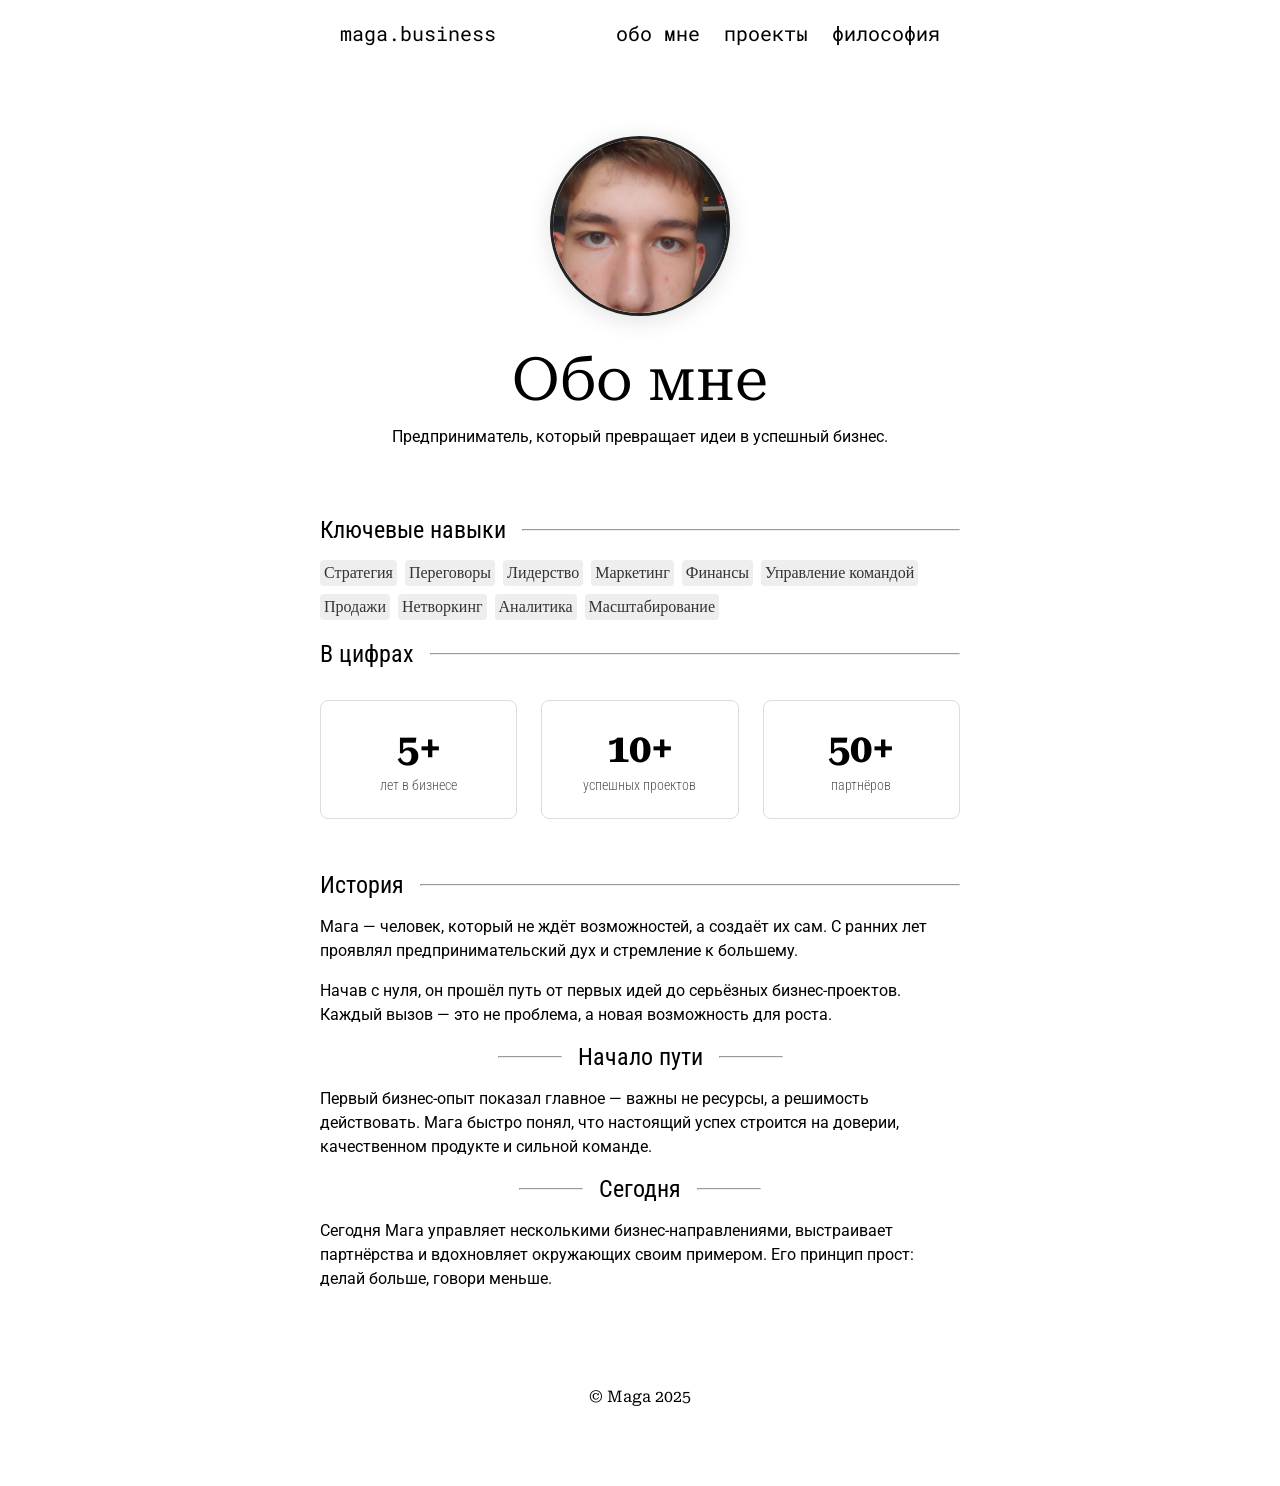
==== about.html @ 0c1b2e02 "Initial commit: Maga business site" ====
<!DOCTYPE html>
<html lang="ru">
<head>
  <meta charset="UTF-8">
  <title>Maga — Обо мне</title>
  <script
    src="https://code.jquery.com/jquery-3.7.1.slim.min.js"
    integrity="sha256-kmHvs0B+OpCW5GVHUNjv9rOmY0IvSIRcf7zGUDTDQM8="
    crossorigin="anonymous"></script>
  <script src="js/script.js"></script>
  <link rel="stylesheet" href="css/style.css">
  <meta name="viewport" content="width=device-width, initial-scale=1.0">
</head>

<body>
  <main>
    <div class="t-navbar">
  <a href="index.html">maga.business</a>
  <div class="t-navbar-links">
    <a href="about.html">обо мне</a>
    <a href="projects.html">проекты</a>
    <a href="articles.html">философия</a>
  </div>
</div>

<div class="t-hero t-hero-mini">
  <div class="t-hero-photo">
    <img src="img/maga.jpg" alt="Maga"/>
  </div>
  <span style="font-size: 3.75rem;" class="t-font-serif">
    Обо мне
  </span>
  <span style="font-size: 1rem;" class="t-font-sans">
    Предприниматель, который превращает идеи в успешный бизнес.
  </span>
</div>

<div class="t-paragraph">
  <div class="t-full-divider">
    <span class="t-font-cond">Ключевые навыки</span>
    <hr/>
  </div>
  <div class="t-skill-icons" style="margin-top: 1rem;">
    <div class="t-project-tech">
      <span>Стратегия</span>
      <span>Переговоры</span>
      <span>Лидерство</span>
      <span>Маркетинг</span>
      <span>Финансы</span>
      <span>Управление командой</span>
      <span>Продажи</span>
      <span>Нетворкинг</span>
      <span>Аналитика</span>
      <span>Масштабирование</span>
    </div>
  </div>
</div>

<div class="t-paragraph">
  <div class="t-full-divider">
    <span class="t-font-cond">В цифрах</span>
    <hr/>
  </div>
  <div class="t-stat-grid">
    <div class="t-stat-card">
      <span class="t-stat-number t-font-serif">5+</span>
      <span class="t-stat-label t-font-cond">лет в бизнесе</span>
    </div>
    <div class="t-stat-card">
      <span class="t-stat-number t-font-serif">10+</span>
      <span class="t-stat-label t-font-cond">успешных проектов</span>
    </div>
    <div class="t-stat-card">
      <span class="t-stat-number t-font-serif">50+</span>
      <span class="t-stat-label t-font-cond">партнёров</span>
    </div>
  </div>
</div>

<div class="t-font-sans">
  <div class="t-full-divider">
    <span class="t-font-cond">История</span>
    <hr/>
  </div>
  <p>
    Мага — человек, который не ждёт возможностей, а создаёт их сам.
    С ранних лет проявлял предпринимательский дух и стремление к большему.
  </p>
  <p>
    Начав с нуля, он прошёл путь от первых идей до серьёзных бизнес-проектов.
    Каждый вызов — это не проблема, а новая возможность для роста.
  </p>

  <div class="t-mini-divider">
    <hr/>
    <span class="t-font-cond">Начало пути</span>
    <hr/>
  </div>
  <p>
    Первый бизнес-опыт показал главное — важны не ресурсы, а решимость действовать.
    Мага быстро понял, что настоящий успех строится на доверии,
    качественном продукте и сильной команде.
  </p>

  <div class="t-mini-divider">
    <hr/>
    <span class="t-font-cond">Сегодня</span>
    <hr/>
  </div>
  <p>
    Сегодня Мага управляет несколькими бизнес-направлениями,
    выстраивает партнёрства и вдохновляет окружающих своим примером.
    Его принцип прост: делай больше, говори меньше.
  </p>
</div>

    <div class="t-footer t-font-serif">
  <span>&copy; Maga 2025</span>
</div>
  </main>
</body>

</html>
---- css/style.css ----
@import url('https://fonts.googleapis.com/css2?family=JetBrains+Mono:ital,wght@0,100..800;1,100..800&family=Roboto+Condensed:ital,wght@0,100..900;1,100..900&family=Roboto+Mono:ital,wght@0,100..700;1,100..700&family=Roboto+Serif:ital,opsz,wdth,wght,GRAD@0,8..144,50..150,100..900,-50..100;1,8..144,50..150,100..900,-50..100&family=Roboto:ital,wdth,wght@0,75..100,100..900;1,75..100,100..900&display=swap');

@import "navbar.css";
@import "footer.css";
@import "content.css";
@import "typewriter.css";
@import "media.css";
@import "collapsible.css";
@import "main.css";
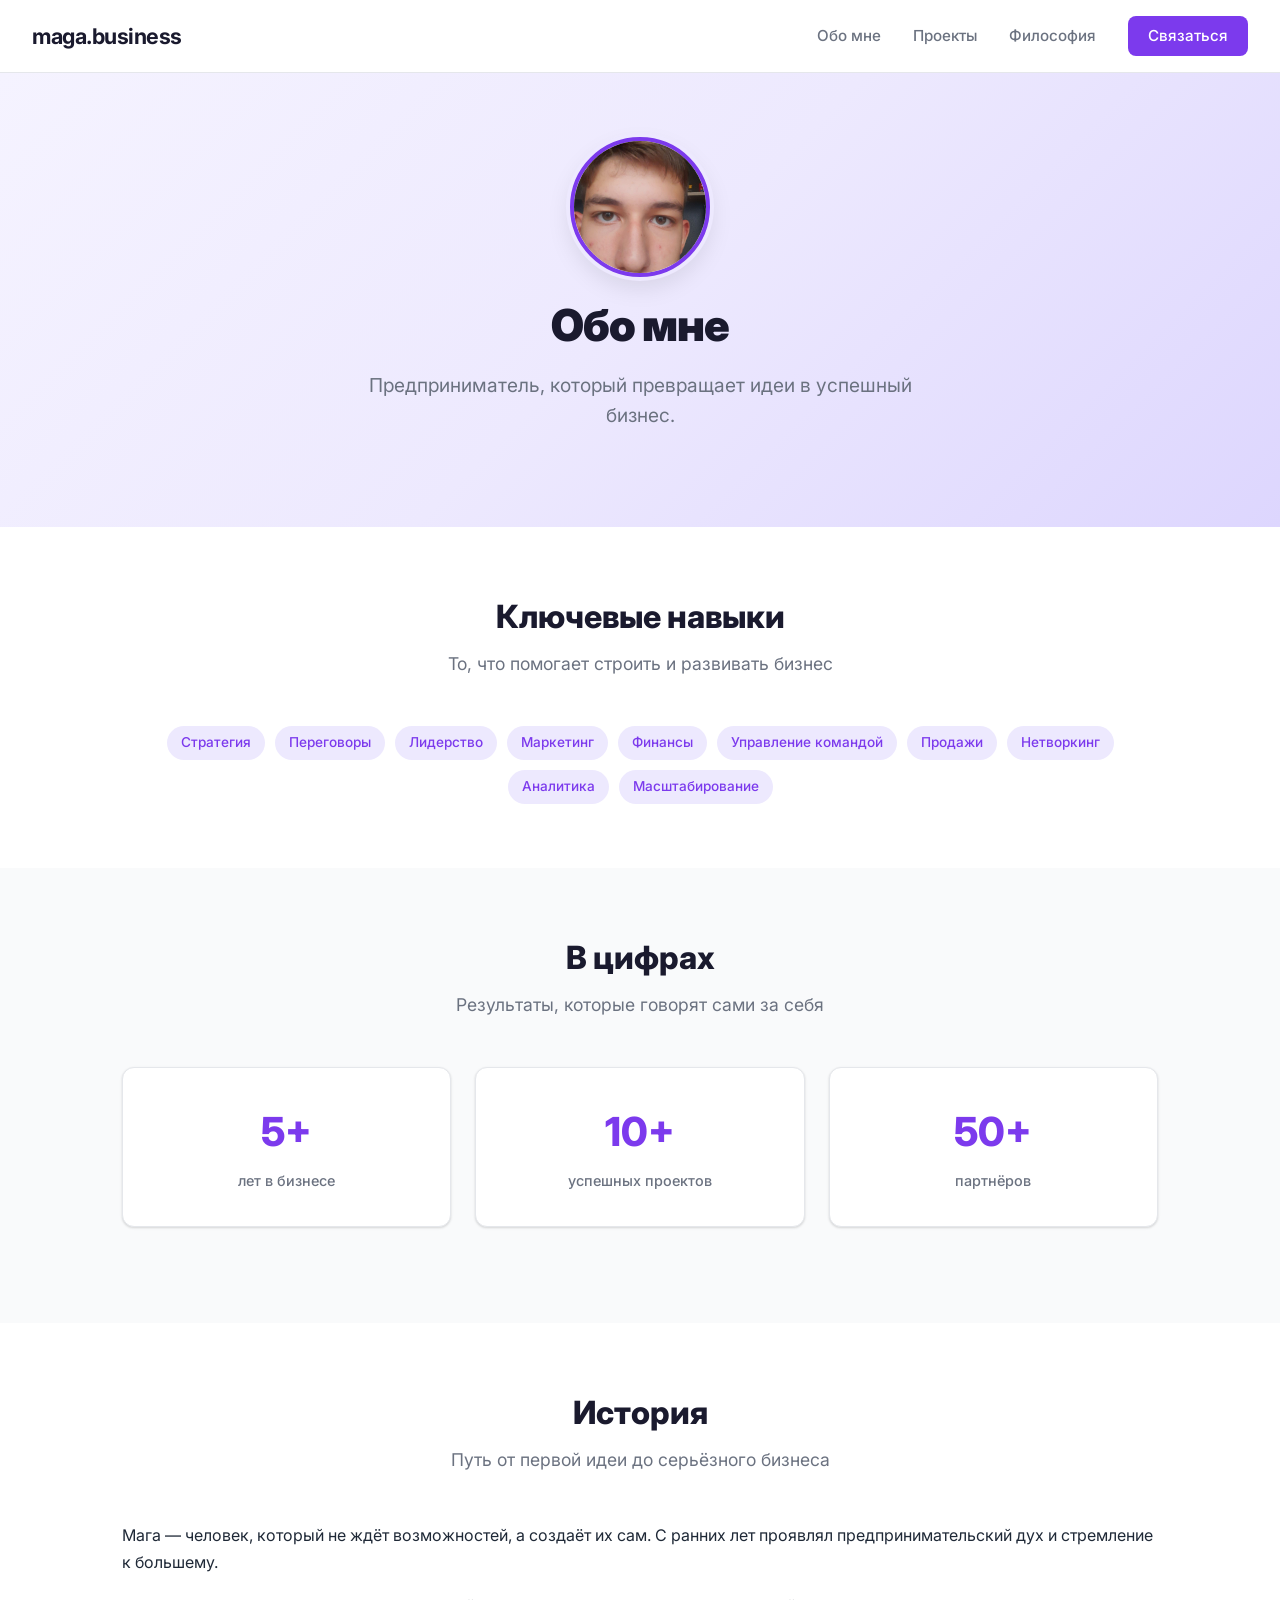
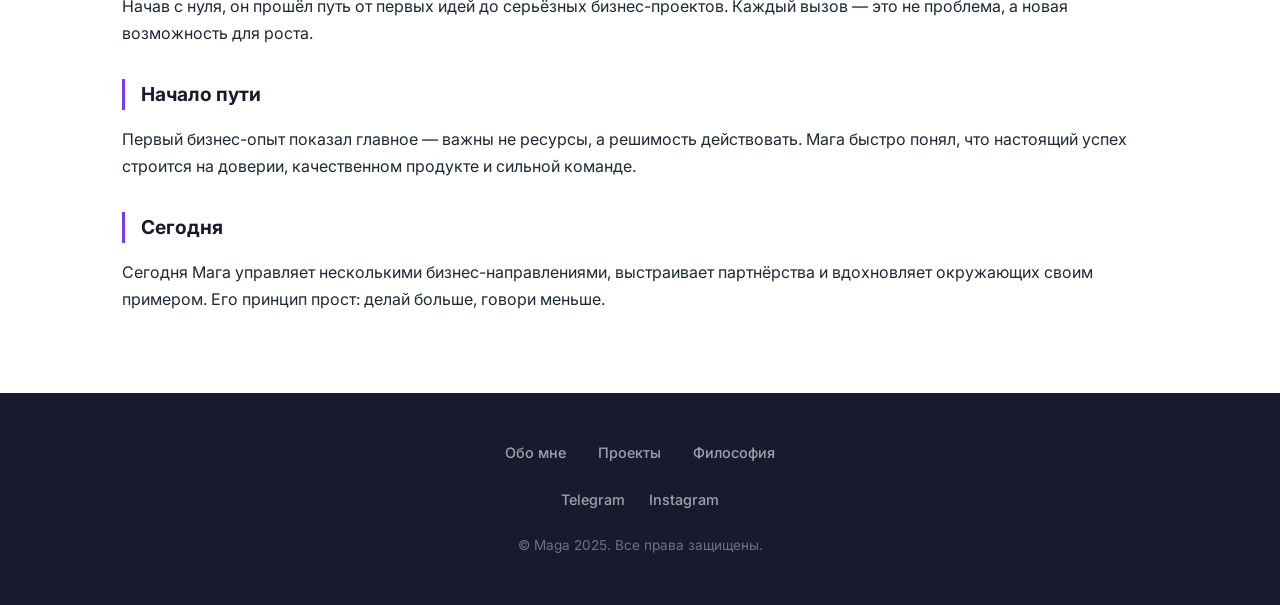
==== commit 902e8b36: "Redesign site in Outseta-style: purple theme, cards, modern SaaS layout Co-Authored-By: Claude Opus " ====
--- a/about.html
+++ b/about.html
@@ -14,109 +14,111 @@
 
 <body>
   <main>
-    <div class="t-navbar">
-  <a href="index.html">maga.business</a>
-  <div class="t-navbar-links">
-    <a href="about.html">обо мне</a>
-    <a href="projects.html">проекты</a>
-    <a href="articles.html">философия</a>
-  </div>
-</div>
+    <nav class="t-navbar">
+      <a href="index.html" class="t-navbar-logo">maga.business</a>
+      <div class="t-navbar-links">
+        <a href="about.html">Обо мне</a>
+        <a href="projects.html">Проекты</a>
+        <a href="articles.html">Философия</a>
+        <a href="https://t.me/" class="t-navbar-cta">Связаться</a>
+      </div>
+    </nav>
 
-<div class="t-hero t-hero-mini">
-  <div class="t-hero-photo">
-    <img src="img/maga.jpg" alt="Maga"/>
-  </div>
-  <span style="font-size: 3.75rem;" class="t-font-serif">
-    Обо мне
-  </span>
-  <span style="font-size: 1rem;" class="t-font-sans">
-    Предприниматель, который превращает идеи в успешный бизнес.
-  </span>
-</div>
+    <div class="t-hero t-hero-mini">
+      <div class="t-hero-photo">
+        <img src="img/maga.jpg" alt="Maga"/>
+      </div>
+      <div class="t-hero-title" style="font-size: 2.75rem;">Обо мне</div>
+      <div class="t-hero-subtitle">
+        Предприниматель, который превращает идеи в успешный бизнес.
+      </div>
+    </div>
 
-<div class="t-paragraph">
-  <div class="t-full-divider">
-    <span class="t-font-cond">Ключевые навыки</span>
-    <hr/>
-  </div>
-  <div class="t-skill-icons" style="margin-top: 1rem;">
-    <div class="t-project-tech">
-      <span>Стратегия</span>
-      <span>Переговоры</span>
-      <span>Лидерство</span>
-      <span>Маркетинг</span>
-      <span>Финансы</span>
-      <span>Управление командой</span>
-      <span>Продажи</span>
-      <span>Нетворкинг</span>
-      <span>Аналитика</span>
-      <span>Масштабирование</span>
+    <div class="section">
+      <div class="container">
+        <div class="section-title">Ключевые навыки</div>
+        <div class="section-subtitle">То, что помогает строить и развивать бизнес</div>
+        <div class="t-project-tech" style="justify-content: center; gap: 10px;">
+          <span>Стратегия</span>
+          <span>Переговоры</span>
+          <span>Лидерство</span>
+          <span>Маркетинг</span>
+          <span>Финансы</span>
+          <span>Управление командой</span>
+          <span>Продажи</span>
+          <span>Нетворкинг</span>
+          <span>Аналитика</span>
+          <span>Масштабирование</span>
+        </div>
+      </div>
     </div>
-  </div>
-</div>
 
-<div class="t-paragraph">
-  <div class="t-full-divider">
-    <span class="t-font-cond">В цифрах</span>
-    <hr/>
-  </div>
-  <div class="t-stat-grid">
-    <div class="t-stat-card">
-      <span class="t-stat-number t-font-serif">5+</span>
-      <span class="t-stat-label t-font-cond">лет в бизнесе</span>
+    <div class="section section-alt">
+      <div class="container">
+        <div class="section-title">В цифрах</div>
+        <div class="section-subtitle">Результаты, которые говорят сами за себя</div>
+        <div class="t-stat-grid">
+          <div class="t-stat-card">
+            <span class="t-stat-number">5+</span>
+            <span class="t-stat-label">лет в бизнесе</span>
+          </div>
+          <div class="t-stat-card">
+            <span class="t-stat-number">10+</span>
+            <span class="t-stat-label">успешных проектов</span>
+          </div>
+          <div class="t-stat-card">
+            <span class="t-stat-number">50+</span>
+            <span class="t-stat-label">партнёров</span>
+          </div>
+        </div>
+      </div>
     </div>
-    <div class="t-stat-card">
-      <span class="t-stat-number t-font-serif">10+</span>
-      <span class="t-stat-label t-font-cond">успешных проектов</span>
+
+    <div class="section">
+      <div class="container">
+        <div class="section-title">История</div>
+        <div class="section-subtitle">Путь от первой идеи до серьёзного бизнеса</div>
+        <div class="t-history-block">
+          <p>
+            Мага — человек, который не ждёт возможностей, а создаёт их сам.
+            С ранних лет проявлял предпринимательский дух и стремление к большему.
+          </p>
+          <p>
+            Начав с нуля, он прошёл путь от первых идей до серьёзных бизнес-проектов.
+            Каждый вызов — это не проблема, а новая возможность для роста.
+          </p>
+
+          <h3>Начало пути</h3>
+          <p>
+            Первый бизнес-опыт показал главное — важны не ресурсы, а решимость действовать.
+            Мага быстро понял, что настоящий успех строится на доверии,
+            качественном продукте и сильной команде.
+          </p>
+
+          <h3>Сегодня</h3>
+          <p>
+            Сегодня Мага управляет несколькими бизнес-направлениями,
+            выстраивает партнёрства и вдохновляет окружающих своим примером.
+            Его принцип прост: делай больше, говори меньше.
+          </p>
+        </div>
+      </div>
     </div>
-    <div class="t-stat-card">
-      <span class="t-stat-number t-font-serif">50+</span>
-      <span class="t-stat-label t-font-cond">партнёров</span>
-    </div>
-  </div>
-</div>
 
-<div class="t-font-sans">
-  <div class="t-full-divider">
-    <span class="t-font-cond">История</span>
-    <hr/>
-  </div>
-  <p>
-    Мага — человек, который не ждёт возможностей, а создаёт их сам.
-    С ранних лет проявлял предпринимательский дух и стремление к большему.
-  </p>
-  <p>
-    Начав с нуля, он прошёл путь от первых идей до серьёзных бизнес-проектов.
-    Каждый вызов — это не проблема, а новая возможность для роста.
-  </p>
-
-  <div class="t-mini-divider">
-    <hr/>
-    <span class="t-font-cond">Начало пути</span>
-    <hr/>
-  </div>
-  <p>
-    Первый бизнес-опыт показал главное — важны не ресурсы, а решимость действовать.
-    Мага быстро понял, что настоящий успех строится на доверии,
-    качественном продукте и сильной команде.
-  </p>
-
-  <div class="t-mini-divider">
-    <hr/>
-    <span class="t-font-cond">Сегодня</span>
-    <hr/>
-  </div>
-  <p>
-    Сегодня Мага управляет несколькими бизнес-направлениями,
-    выстраивает партнёрства и вдохновляет окружающих своим примером.
-    Его принцип прост: делай больше, говори меньше.
-  </p>
-</div>
-
-    <div class="t-footer t-font-serif">
-  <span>&copy; Maga 2025</span>
-</div>
+    <footer class="t-footer">
+      <div class="t-footer-inner">
+        <div class="t-footer-links">
+          <a href="about.html">Обо мне</a>
+          <a href="projects.html">Проекты</a>
+          <a href="articles.html">Философия</a>
+        </div>
+        <div class="t-footer-social">
+          <a href="https://t.me/">Telegram</a>
+          <a href="https://instagram.com/">Instagram</a>
+        </div>
+        <div class="t-footer-copy">&copy; Maga 2025. Все права защищены.</div>
+      </div>
+    </footer>
   </main>
 </body>
 
--- a/css/style.css
+++ b/css/style.css
@@ -1,9 +1,9 @@
-@import url('https://fonts.googleapis.com/css2?family=JetBrains+Mono:ital,wght@0,100..800;1,100..800&family=Roboto+Condensed:ital,wght@0,100..900;1,100..900&family=Roboto+Mono:ital,wght@0,100..700;1,100..700&family=Roboto+Serif:ital,opsz,wdth,wght,GRAD@0,8..144,50..150,100..900,-50..100;1,8..144,50..150,100..900,-50..100&family=Roboto:ital,wdth,wght@0,75..100,100..900;1,75..100,100..900&display=swap');
+@import url('https://fonts.googleapis.com/css2?family=Inter:wght@300;400;500;600;700;800;900&display=swap');
 
+@import "main.css";
 @import "navbar.css";
 @import "footer.css";
 @import "content.css";
 @import "typewriter.css";
 @import "media.css";
 @import "collapsible.css";
-@import "main.css";
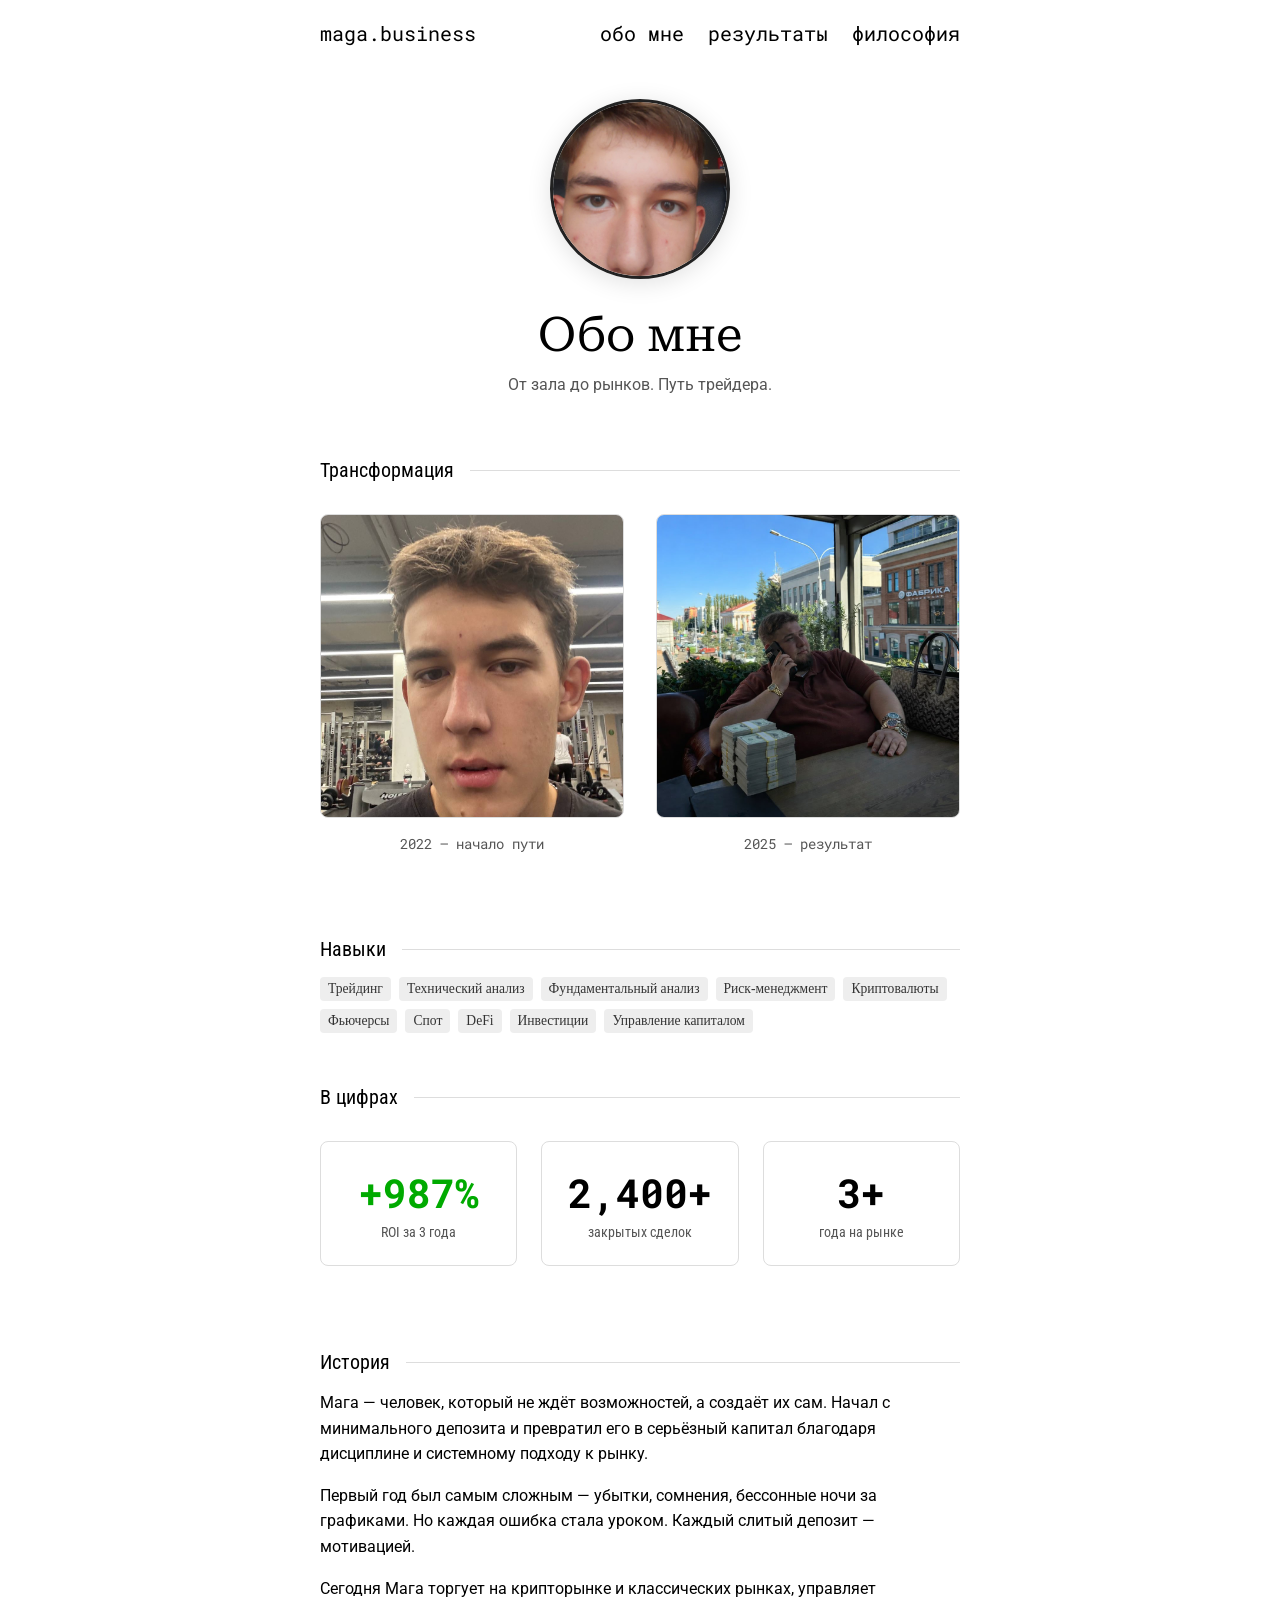
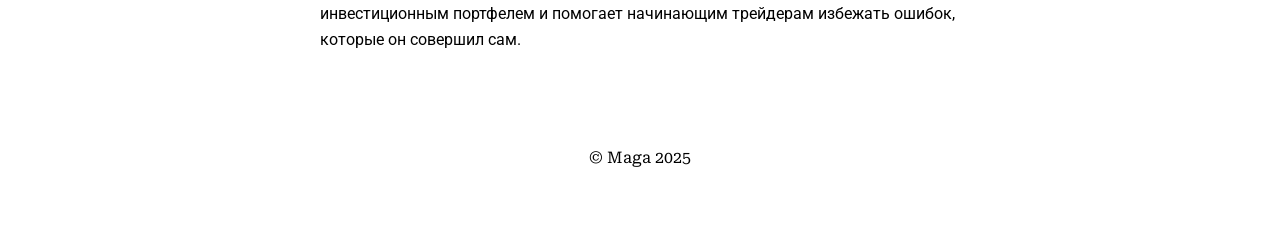
==== commit 4f94d580: "Redesign: trader site with charts, balance counter, before/after photos - tapeline.dev minimal style" ====
--- a/about.html
+++ b/about.html
@@ -14,111 +14,110 @@
 
 <body>
   <main>
-    <nav class="t-navbar">
-      <a href="index.html" class="t-navbar-logo">maga.business</a>
+    <div class="t-navbar">
+      <a href="index.html">maga.business</a>
       <div class="t-navbar-links">
-        <a href="about.html">Обо мне</a>
-        <a href="projects.html">Проекты</a>
-        <a href="articles.html">Философия</a>
-        <a href="https://t.me/" class="t-navbar-cta">Связаться</a>
+        <a href="about.html">обо мне</a>
+        <a href="projects.html">результаты</a>
+        <a href="articles.html">философия</a>
       </div>
-    </nav>
+    </div>
 
     <div class="t-hero t-hero-mini">
       <div class="t-hero-photo">
         <img src="img/maga.jpg" alt="Maga"/>
       </div>
-      <div class="t-hero-title" style="font-size: 2.75rem;">Обо мне</div>
-      <div class="t-hero-subtitle">
-        Предприниматель, который превращает идеи в успешный бизнес.
-      </div>
+      <span style="font-size: 3rem;" class="t-font-serif">Обо мне</span>
+      <span class="t-font-sans" style="color: #555;">
+        От зала до рынков. Путь трейдера.
+      </span>
     </div>
 
-    <div class="section">
-      <div class="container">
-        <div class="section-title">Ключевые навыки</div>
-        <div class="section-subtitle">То, что помогает строить и развивать бизнес</div>
-        <div class="t-project-tech" style="justify-content: center; gap: 10px;">
-          <span>Стратегия</span>
-          <span>Переговоры</span>
-          <span>Лидерство</span>
-          <span>Маркетинг</span>
-          <span>Финансы</span>
-          <span>Управление командой</span>
-          <span>Продажи</span>
-          <span>Нетворкинг</span>
-          <span>Аналитика</span>
-          <span>Масштабирование</span>
+    <!-- BEFORE / AFTER -->
+    <div class="t-paragraph">
+      <div class="t-full-divider">
+        <span class="t-font-cond">Трансформация</span>
+        <hr/>
+      </div>
+      <div class="t-before-after">
+        <div class="t-before-after-item">
+          <img src="img/before.jpg" alt="Раньше"/>
+          <span class="t-before-after-label">2022 — начало пути</span>
+        </div>
+        <div class="t-before-after-item">
+          <img src="img/after.jpg" alt="Сейчас"/>
+          <span class="t-before-after-label">2025 — результат</span>
         </div>
       </div>
     </div>
 
-    <div class="section section-alt">
-      <div class="container">
-        <div class="section-title">В цифрах</div>
-        <div class="section-subtitle">Результаты, которые говорят сами за себя</div>
-        <div class="t-stat-grid">
-          <div class="t-stat-card">
-            <span class="t-stat-number">5+</span>
-            <span class="t-stat-label">лет в бизнесе</span>
-          </div>
-          <div class="t-stat-card">
-            <span class="t-stat-number">10+</span>
-            <span class="t-stat-label">успешных проектов</span>
-          </div>
-          <div class="t-stat-card">
-            <span class="t-stat-number">50+</span>
-            <span class="t-stat-label">партнёров</span>
-          </div>
+    <!-- SKILLS -->
+    <div class="t-paragraph">
+      <div class="t-full-divider">
+        <span class="t-font-cond">Навыки</span>
+        <hr/>
+      </div>
+      <div class="t-project-tech" style="margin-top: 1rem;">
+        <span>Трейдинг</span>
+        <span>Технический анализ</span>
+        <span>Фундаментальный анализ</span>
+        <span>Риск-менеджмент</span>
+        <span>Криптовалюты</span>
+        <span>Фьючерсы</span>
+        <span>Спот</span>
+        <span>DeFi</span>
+        <span>Инвестиции</span>
+        <span>Управление капиталом</span>
+      </div>
+    </div>
+
+    <!-- STATS -->
+    <div class="t-paragraph">
+      <div class="t-full-divider">
+        <span class="t-font-cond">В цифрах</span>
+        <hr/>
+      </div>
+      <div class="t-stat-grid">
+        <div class="t-stat-card">
+          <span class="t-stat-number t-font-mono" style="color: #0a0;">+987%</span>
+          <span class="t-stat-label t-font-cond">ROI за 3 года</span>
+        </div>
+        <div class="t-stat-card">
+          <span class="t-stat-number t-font-mono">2,400+</span>
+          <span class="t-stat-label t-font-cond">закрытых сделок</span>
+        </div>
+        <div class="t-stat-card">
+          <span class="t-stat-number t-font-mono">3+</span>
+          <span class="t-stat-label t-font-cond">года на рынке</span>
         </div>
       </div>
     </div>
 
-    <div class="section">
-      <div class="container">
-        <div class="section-title">История</div>
-        <div class="section-subtitle">Путь от первой идеи до серьёзного бизнеса</div>
-        <div class="t-history-block">
-          <p>
-            Мага — человек, который не ждёт возможностей, а создаёт их сам.
-            С ранних лет проявлял предпринимательский дух и стремление к большему.
-          </p>
-          <p>
-            Начав с нуля, он прошёл путь от первых идей до серьёзных бизнес-проектов.
-            Каждый вызов — это не проблема, а новая возможность для роста.
-          </p>
-
-          <h3>Начало пути</h3>
-          <p>
-            Первый бизнес-опыт показал главное — важны не ресурсы, а решимость действовать.
-            Мага быстро понял, что настоящий успех строится на доверии,
-            качественном продукте и сильной команде.
-          </p>
-
-          <h3>Сегодня</h3>
-          <p>
-            Сегодня Мага управляет несколькими бизнес-направлениями,
-            выстраивает партнёрства и вдохновляет окружающих своим примером.
-            Его принцип прост: делай больше, говори меньше.
-          </p>
-        </div>
+    <!-- HISTORY -->
+    <div class="t-font-sans">
+      <div class="t-full-divider">
+        <span class="t-font-cond">История</span>
+        <hr/>
       </div>
+      <p>
+        Мага — человек, который не ждёт возможностей, а создаёт их сам.
+        Начал с минимального депозита и превратил его в серьёзный капитал
+        благодаря дисциплине и системному подходу к рынку.
+      </p>
+      <p>
+        Первый год был самым сложным — убытки, сомнения, бессонные ночи за графиками.
+        Но каждая ошибка стала уроком. Каждый слитый депозит — мотивацией.
+      </p>
+      <p>
+        Сегодня Мага торгует на крипторынке и классических рынках,
+        управляет инвестиционным портфелем и помогает начинающим трейдерам
+        избежать ошибок, которые он совершил сам.
+      </p>
     </div>
 
-    <footer class="t-footer">
-      <div class="t-footer-inner">
-        <div class="t-footer-links">
-          <a href="about.html">Обо мне</a>
-          <a href="projects.html">Проекты</a>
-          <a href="articles.html">Философия</a>
-        </div>
-        <div class="t-footer-social">
-          <a href="https://t.me/">Telegram</a>
-          <a href="https://instagram.com/">Instagram</a>
-        </div>
-        <div class="t-footer-copy">&copy; Maga 2025. Все права защищены.</div>
-      </div>
-    </footer>
+    <div class="t-footer t-font-serif">
+      <span>&copy; Maga 2025</span>
+    </div>
   </main>
 </body>
 
--- a/css/style.css
+++ b/css/style.css
@@ -1,4 +1,4 @@
-@import url('https://fonts.googleapis.com/css2?family=Inter:wght@300;400;500;600;700;800;900&display=swap');
+@import url('https://fonts.googleapis.com/css2?family=JetBrains+Mono:ital,wght@0,100..800;1,100..800&family=Roboto+Condensed:ital,wght@0,100..900;1,100..900&family=Roboto+Mono:ital,wght@0,100..700;1,100..700&family=Roboto+Serif:ital,opsz,wdth,wght,GRAD@0,8..144,50..150,100..900,-50..100;1,8..144,50..150,100..900,-50..100&family=Roboto:ital,wdth,wght@0,75..100,100..900;1,75..100,100..900&display=swap');
 
 @import "main.css";
 @import "navbar.css";
